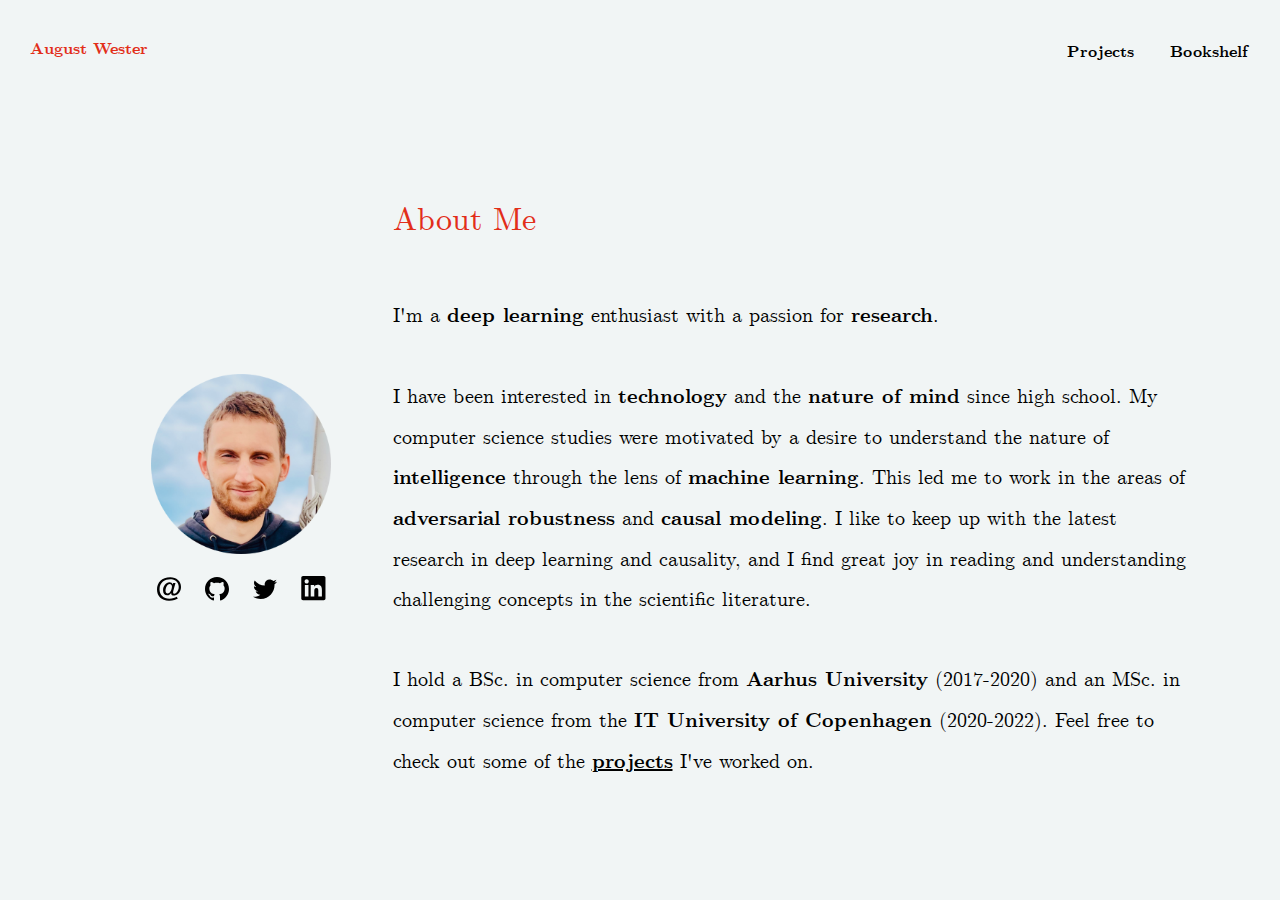
==== index.html @ cecfb1c0 "Add analytics" ====
<!DOCTYPE html> <html lang="en"> <head> <script async src="https://www.googletagmanager.com/gtag/js?id=G-7ZBJRX2XSP"></script> <script> window.dataLayer = window.dataLayer || []; function gtag(){dataLayer.push(arguments);} gtag('js', new Date()); gtag('config', 'G-7ZBJRX2XSP'); </script> <meta charset="utf-8"> <title>August Wester</title> <link rel="stylesheet" href="assets/css/style.css"> </head> <body> <head> <body> <div id="header-section"> <a href="/" id="augustwester" class="active">August Wester</a> <table id="header-sections-table"> <tr> <th><a href="projects">Projects</a></th> <th>&nbsp;&nbsp;&nbsp;&nbsp;&nbsp;&nbsp;&nbsp;&nbsp;</th> <th><a href="bookshelf">Bookshelf</a></th> </tr> </table> </div> <div id="intro-container"> <div id="intro-image-container"> <div class="picture"></div> <table id="social-icons-table"> <tr> <th><a href="mailto:august.wester@gmail.com"><img src="/assets/icons/email.svg"></a></th> <th>&nbsp;&nbsp;&nbsp;&nbsp;&nbsp;</th> <th><a href="https://github.com/augustwester" target="blank"><img src="/assets/icons/github.svg"></a></th> <th>&nbsp;&nbsp;&nbsp;&nbsp;&nbsp;</th> <th><a href="https://twitter.com/augustwester" target="blank"><img src="/assets/icons/twitter.svg"></a></th> <th>&nbsp;&nbsp;&nbsp;&nbsp;&nbsp;</th> <th><a href="https://linkedin.com/in/augustwester" target="blank"><img src="/assets/icons/linkedin.svg"></a></th> </tr> </table> </div> <div id="intro-text-container"> <h1>About Me</h1> <br /><br /><br /> <p class="intro-text">I'm a <b>deep learning</b> enthusiast with a passion for <b>research</b>. <br /><br /> I have been interested in <b>technology</b> and the <b>nature of mind</b> since high school. My computer science studies were motivated by a desire to understand the nature of <b>intelligence</b> through the lens of <b>machine learning</b>. This led me to work in the areas of <b>adversarial robustness</b> and <b>causal modeling</b>. I like to keep up with the latest research in deep learning and causality, and I find great joy in reading and understanding challenging concepts in the scientific literature. <br /><br /> I hold a BSc. in computer science from <b>Aarhus University</b> (2017-2020) and an MSc. in computer science from the <b>IT University of Copenhagen</b> (2020-2022). Feel free to check out some of the <b><a href="projects" style="text-decoration:underline;">projects</a></b> I've worked on. </p> </div> </div> </body> </html>
---- assets/css/style.css ----
* {
  margin: 0;
  padding: 0; }

body {
  background-color: #f1f5f5; }

@font-face {
  font-family: "CMU-Serif";
  src: url("/assets/fonts/cmu-serif/cmunrm.ttf") format("truetype");
  font-weight: normal;
  font-style: normal; }
@font-face {
  font-family: "CMU-Serif";
  src: url("/assets/fonts/cmu-serif/cmunti.ttf") format("truetype");
  font-weight: normal;
  font-style: italic; }
@font-face {
  font-family: "CMU-Serif";
  src: url("/assets/fonts/cmu-serif/cmunbx.ttf") format("truetype");
  font-weight: bold;
  font-style: normal; }
@font-face {
  font-family: "CMU-Serif";
  src: url("/assets/fonts/cmu-serif/cmunbi.ttf") format("truetype");
  font-weight: bold;
  font-style: italic; }
h1, h2, h3 {
  font-family: "CMU-Serif", Georgia;
  font-weight: normal;
  -webkit-font-smoothing: antialiased;
  color: #e22e19; }

p, a {
  font-family: "CMU-Serif", Georgia;
  /*-webkit-font-smoothing: antialiased;*/
  text-decoration: none;
  color: black; }

a:hover {
  text-decoration: underline; }

.active {
  color: #e22e19; }

#header-section {
  width: 100%;
  height: 100px;
  font-weight: bold; }
  #header-section #augustwester {
    float: left;
    line-height: 100px;
    margin-left: 30px; }
  #header-section #header-sections-table {
    float: right;
    line-height: 100px;
    margin-right: 30px; }

#intro-container {
  display: flex;
  align-items: center;
  justify-content: center;
  width: 1100px;
  margin: 0 auto;
  margin-top: 100px; }

#intro-image-container {
  float: left;
  width: 27.5%; }

#intro-text-container {
  float: right;
  width: 72.5%; }

.intro-text {
  font-size: 20px;
  line-height: 40px; }

.picture {
  max-width: 250px;
  max-height: 250px;
  width: 20vh;
  height: 20vh;
  background-image: url(/assets/images/august.png);
  background-size: cover;
  margin-top: 170px;
  margin: 0 auto; }

#social-icons-table {
  margin: 0 auto;
  margin-top: 20px; }

#research-container {
  width: 1200px;
  margin: 0 auto; }
  #research-container h1 {
    text-align: center; }

.project-container {
  width: 1000px;
  margin: 0 auto;
  margin-top: 100px;
  margin-bottom: 50px;
  background-color: white;
  padding: 40px;
  box-shadow: 0 45px 50px rgba(0, 0, 0, 0.04);
  overflow: auto; }
  .project-container p {
    line-height: 32px; }

.project-text-container {
  width: 620px;
  float: left; }
  .project-text-container a {
    font-weight: bold; }

.project-image-container {
  float: right;
  height: 250px;
  width: 320px;
  text-align: center; }
  .project-image-container img {
    width: 100%;
    height: 100%;
    object-fit: contain; }

.separator {
  display: inline-block;
  width: 1px;
  height: 10px;
  background-color: black;
  color: black;
  margin-left: 10px;
  margin-right: 10px; }

#books-container {
  width: 800px;
  margin: 0 auto;
  margin-top: 50px;
  position: relative;
  right: 28px;
  /* This aligns the book titles with the top text */
  font-size: 16px;
  font-weight: normal;
  text-align: left;
  margin-bottom: 50px; }
  #books-container th {
    padding: 10px 10px 10px 0px; }
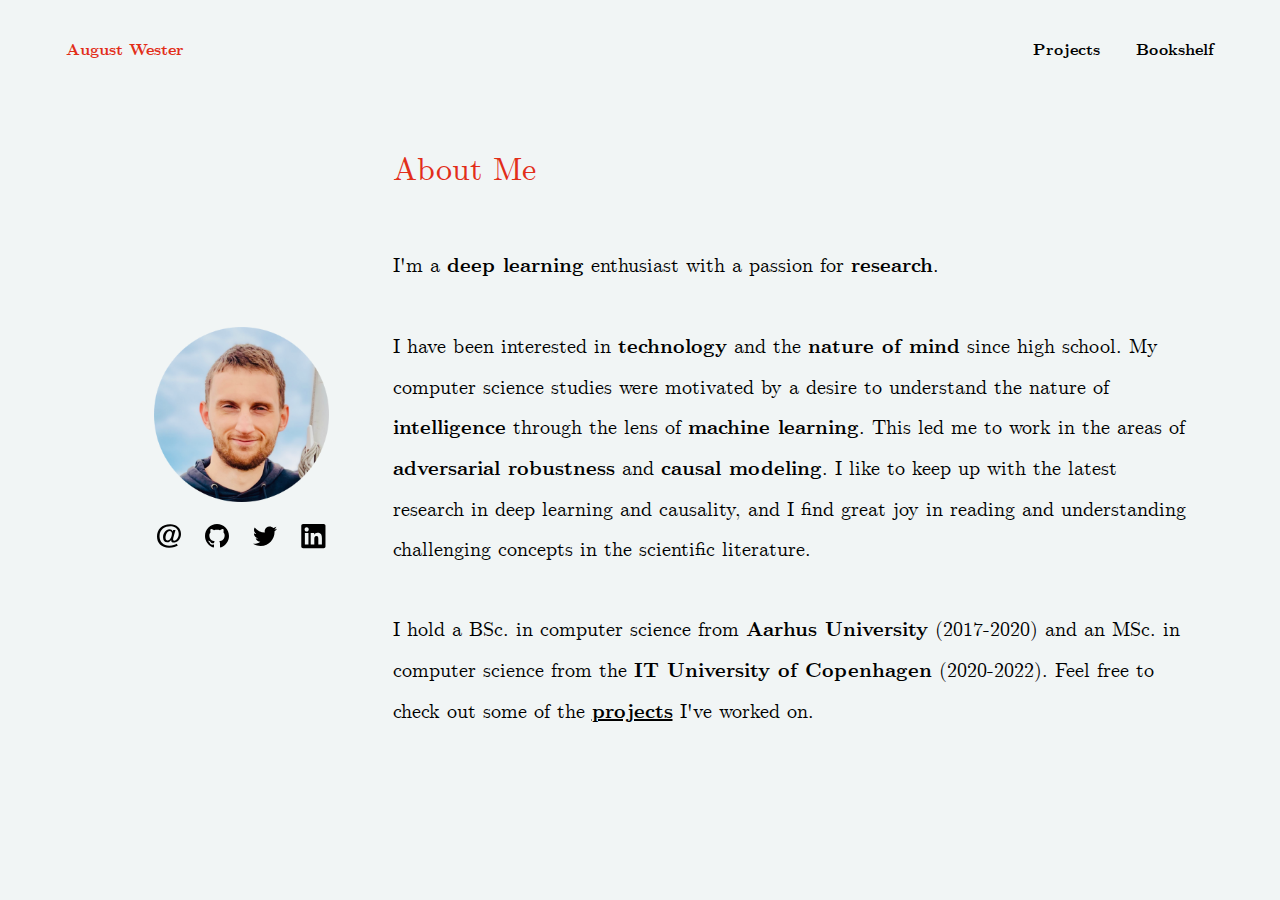
==== commit 70a66319: "More improvements" ====
--- a/index.html
+++ b/index.html
@@ -1 +1 @@
-<!DOCTYPE html> <html lang="en"> <head> <script async src="https://www.googletagmanager.com/gtag/js?id=G-7ZBJRX2XSP"></script> <script> window.dataLayer = window.dataLayer || []; function gtag(){dataLayer.push(arguments);} gtag('js', new Date()); gtag('config', 'G-7ZBJRX2XSP'); </script> <meta charset="utf-8"> <title>August Wester</title> <link rel="stylesheet" href="assets/css/style.css"> </head> <body> <head> <body> <div id="header-section"> <a href="/" id="augustwester" class="active">August Wester</a> <table id="header-sections-table"> <tr> <th><a href="projects">Projects</a></th> <th>&nbsp;&nbsp;&nbsp;&nbsp;&nbsp;&nbsp;&nbsp;&nbsp;</th> <th><a href="bookshelf">Bookshelf</a></th> </tr> </table> </div> <div id="intro-container"> <div id="intro-image-container"> <div class="picture"></div> <table id="social-icons-table"> <tr> <th><a href="mailto:august.wester@gmail.com"><img src="/assets/icons/email.svg"></a></th> <th>&nbsp;&nbsp;&nbsp;&nbsp;&nbsp;</th> <th><a href="https://github.com/augustwester" target="blank"><img src="/assets/icons/github.svg"></a></th> <th>&nbsp;&nbsp;&nbsp;&nbsp;&nbsp;</th> <th><a href="https://twitter.com/augustwester" target="blank"><img src="/assets/icons/twitter.svg"></a></th> <th>&nbsp;&nbsp;&nbsp;&nbsp;&nbsp;</th> <th><a href="https://linkedin.com/in/augustwester" target="blank"><img src="/assets/icons/linkedin.svg"></a></th> </tr> </table> </div> <div id="intro-text-container"> <h1>About Me</h1> <br /><br /><br /> <p class="intro-text">I'm a <b>deep learning</b> enthusiast with a passion for <b>research</b>. <br /><br /> I have been interested in <b>technology</b> and the <b>nature of mind</b> since high school. My computer science studies were motivated by a desire to understand the nature of <b>intelligence</b> through the lens of <b>machine learning</b>. This led me to work in the areas of <b>adversarial robustness</b> and <b>causal modeling</b>. I like to keep up with the latest research in deep learning and causality, and I find great joy in reading and understanding challenging concepts in the scientific literature. <br /><br /> I hold a BSc. in computer science from <b>Aarhus University</b> (2017-2020) and an MSc. in computer science from the <b>IT University of Copenhagen</b> (2020-2022). Feel free to check out some of the <b><a href="projects" style="text-decoration:underline;">projects</a></b> I've worked on. </p> </div> </div> </body> </html>
+<!DOCTYPE html> <html lang="en"> <head> <script async src="https://www.googletagmanager.com/gtag/js?id=G-7ZBJRX2XSP"></script> <script> window.dataLayer = window.dataLayer || []; function gtag(){dataLayer.push(arguments);} gtag('js', new Date()); gtag('config', 'G-7ZBJRX2XSP'); </script> <meta charset="utf-8"> <meta name="viewport" content="width=device-width, initial-scale=1.0"> <title>August Wester</title> <link rel="stylesheet" href="assets/css/style.css"> </head> <body> <head> <body> <div id="header-section"> <table> <tr> <th> <a href="/" id="augustwester" class="active-navigation">August Wester</a> </th> </tr> </table> <table id="header-sections-table"> <tr> <th><a href="projects">Projects</a></th> <th>&nbsp;&nbsp;&nbsp;&nbsp;&nbsp;&nbsp;&nbsp;&nbsp;</th> <th><a href="bookshelf">Bookshelf</a></th> </tr> </table> </div> <div id="content"> <div id="content-image-container"> <div class="picture"></div> <table id="social-icons-table"> <tr> <th><a href="mailto:august.wester@gmail.com"><img src="/assets/icons/email.svg"></a></th> <th>&nbsp;&nbsp;&nbsp;&nbsp;&nbsp;</th> <th><a href="https://github.com/augustwester" target="blank"><img src="/assets/icons/github.svg"></a></th> <th>&nbsp;&nbsp;&nbsp;&nbsp;&nbsp;</th> <th><a href="https://twitter.com/augustwester" target="blank"><img src="/assets/icons/twitter.svg"></a></th> <th>&nbsp;&nbsp;&nbsp;&nbsp;&nbsp;</th> <th><a href="https://linkedin.com/in/augustwester" target="blank"><img src="/assets/icons/linkedin.svg"></a></th> </tr> </table> </div> <div id="content-text-container"> <h1>About Me</h1> <br /><br /><br /> <p>I'm a <b>deep learning</b> enthusiast with a passion for <b>research</b>. <br /><br /> I have been interested in <b>technology</b> and the <b>nature of mind</b> since high school. My computer science studies were motivated by a desire to understand the nature of <b>intelligence</b> through the lens of <b>machine learning</b>. This led me to work in the areas of <b>adversarial robustness</b> and <b>causal modeling</b>. I like to keep up with the latest research in deep learning and causality, and I find great joy in reading and understanding challenging concepts in the scientific literature. <br /><br /> I hold a BSc. in computer science from <b>Aarhus University</b> (2017-2020) and an MSc. in computer science from the <b>IT University of Copenhagen</b> (2020-2022). Feel free to check out some of the <b><a href="projects" style="text-decoration:underline;">projects</a></b> I've worked on. </p> </div> </div> </body> </html>
--- a/assets/css/style.css
+++ b/assets/css/style.css
@@ -1,3 +1,4 @@
+@import url("fonts.css");
 * {
   margin: 0;
   padding: 0; }
@@ -5,26 +6,6 @@
 body {
   background-color: #f1f5f5; }
 
-@font-face {
-  font-family: "CMU-Serif";
-  src: url("/assets/fonts/cmu-serif/cmunrm.ttf") format("truetype");
-  font-weight: normal;
-  font-style: normal; }
-@font-face {
-  font-family: "CMU-Serif";
-  src: url("/assets/fonts/cmu-serif/cmunti.ttf") format("truetype");
-  font-weight: normal;
-  font-style: italic; }
-@font-face {
-  font-family: "CMU-Serif";
-  src: url("/assets/fonts/cmu-serif/cmunbx.ttf") format("truetype");
-  font-weight: bold;
-  font-style: normal; }
-@font-face {
-  font-family: "CMU-Serif";
-  src: url("/assets/fonts/cmu-serif/cmunbi.ttf") format("truetype");
-  font-weight: bold;
-  font-style: italic; }
 h1, h2, h3 {
   font-family: "CMU-Serif", Georgia;
   font-weight: normal;
@@ -33,71 +14,78 @@
 
 p, a {
   font-family: "CMU-Serif", Georgia;
-  /*-webkit-font-smoothing: antialiased;*/
   text-decoration: none;
   color: black; }
 
 a:hover {
   text-decoration: underline; }
 
-.active {
+.active-navigation {
   color: #e22e19; }
 
 #header-section {
-  width: 100%;
+  width: 90%;
   height: 100px;
-  font-weight: bold; }
-  #header-section #augustwester {
-    float: left;
-    line-height: 100px;
-    margin-left: 30px; }
-  #header-section #header-sections-table {
-    float: right;
-    line-height: 100px;
-    margin-right: 30px; }
+  font-weight: bold;
+  display: flex;
+  justify-content: space-between;
+  margin: 0 auto; }
 
-#intro-container {
+#content {
   display: flex;
   align-items: center;
   justify-content: center;
-  width: 1100px;
+  width: 90%;
+  max-width: 1100px;
   margin: 0 auto;
-  margin-top: 100px; }
+  margin-top: 50px;
+  margin-bottom: 50px; }
+  @media (max-width: 960px) {
+    #content {
+      display: block;
+      width: 90%; } }
+  #content #content-image-container {
+    float: left;
+    width: 27.5%; }
+    @media (max-width: 960px) {
+      #content #content-image-container {
+        float: none;
+        width: 100%;
+        margin-bottom: 40px; } }
+    #content #content-image-container .picture {
+      width: 175px;
+      height: 175px;
+      background-image: url(/assets/images/august.png);
+      background-size: cover;
+      margin: 0 auto; }
+      @media (max-width: 960px) {
+        #content #content-image-container .picture {
+          width: 50vw;
+          height: 50vw;
+          max-width: 250px;
+          max-height: 250px; } }
+    #content #content-image-container #social-icons-table {
+      margin: 0 auto;
+      margin-top: 20px; }
+  #content #content-text-container {
+    float: right;
+    width: 72.5%; }
+    @media (max-width: 960px) {
+      #content #content-text-container {
+        float: none;
+        width: 100%; }
+        #content #content-text-container h1 {
+          text-align: center; } }
+    #content #content-text-container p {
+      font-size: 20px;
+      line-height: 40px; }
 
-#intro-image-container {
-  float: left;
-  width: 27.5%; }
-
-#intro-text-container {
-  float: right;
-  width: 72.5%; }
-
-.intro-text {
-  font-size: 20px;
-  line-height: 40px; }
-
-.picture {
-  max-width: 250px;
-  max-height: 250px;
-  width: 20vh;
-  height: 20vh;
-  background-image: url(/assets/images/august.png);
-  background-size: cover;
-  margin-top: 170px;
+#research-container {
+  width: 90%;
+  max-width: 1100px;
   margin: 0 auto; }
 
-#social-icons-table {
-  margin: 0 auto;
-  margin-top: 20px; }
-
-#research-container {
-  width: 1200px;
-  margin: 0 auto; }
-  #research-container h1 {
-    text-align: center; }
-
 .project-container {
-  width: 1000px;
   margin: 0 auto;
   margin-top: 100px;
   margin-bottom: 50px;
@@ -109,16 +97,25 @@
     line-height: 32px; }
 
 .project-text-container {
-  width: 620px;
+  width: 62%;
   float: left; }
+  @media (max-width: 960px) {
+    .project-text-container {
+      width: 100%;
+      float: none; } }
   .project-text-container a {
     font-weight: bold; }
 
 .project-image-container {
   float: right;
   height: 250px;
-  width: 320px;
+  width: 32%;
   text-align: center; }
+  @media (max-width: 960px) {
+    .project-image-container {
+      width: 100%;
+      float: none;
+      margin-bottom: 30px; } }
   .project-image-container img {
     width: 100%;
     height: 100%;
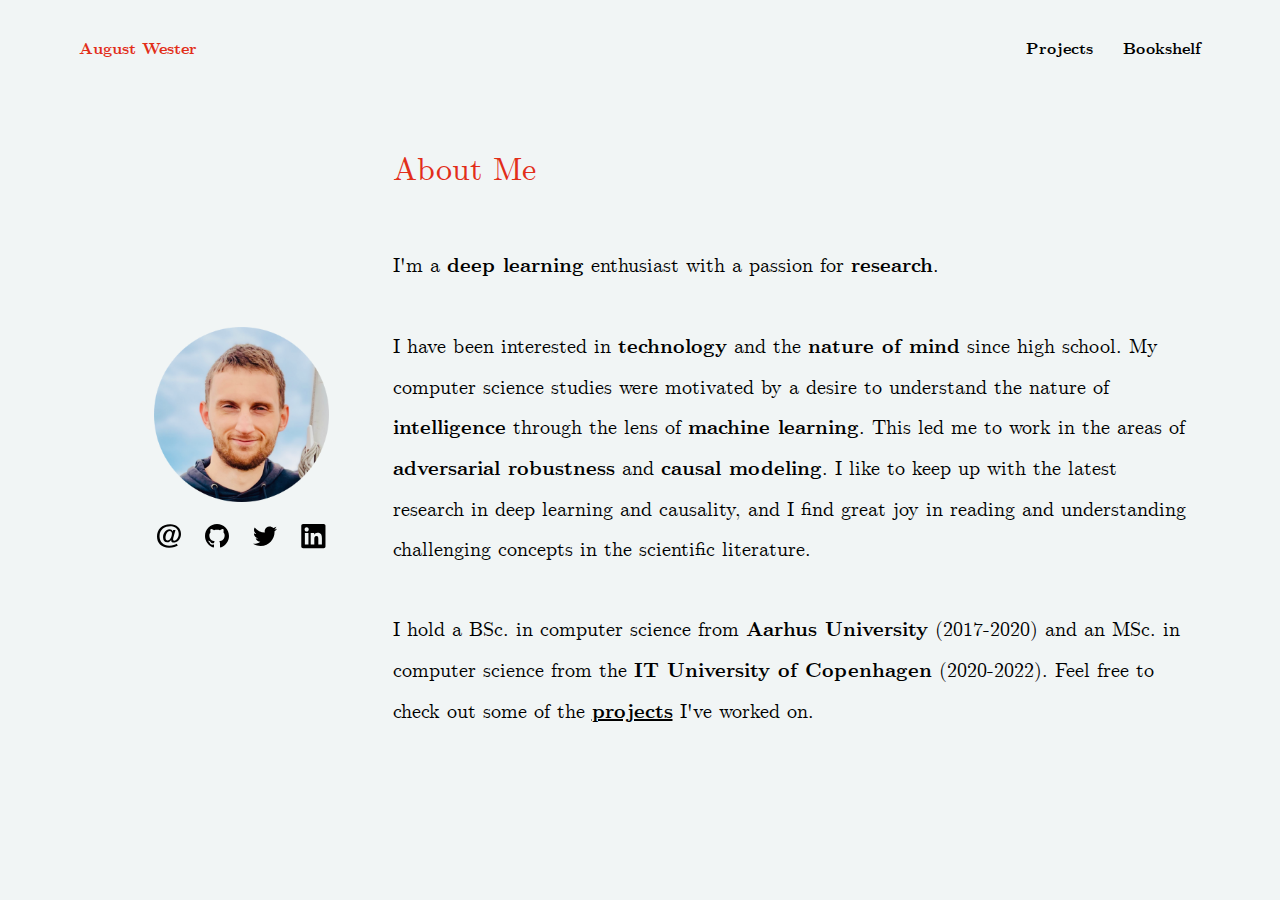
==== commit 6b20dfff: "Better navigation layout handling" ====
--- a/index.html
+++ b/index.html
@@ -1 +1 @@
-<!DOCTYPE html> <html lang="en"> <head> <script async src="https://www.googletagmanager.com/gtag/js?id=G-7ZBJRX2XSP"></script> <script> window.dataLayer = window.dataLayer || []; function gtag(){dataLayer.push(arguments);} gtag('js', new Date()); gtag('config', 'G-7ZBJRX2XSP'); </script> <meta charset="utf-8"> <meta name="viewport" content="width=device-width, initial-scale=1.0"> <title>August Wester</title> <link rel="stylesheet" href="assets/css/style.css"> </head> <body> <head> <body> <div id="header-section"> <table> <tr> <th> <a href="/" id="augustwester" class="active-navigation">August Wester</a> </th> </tr> </table> <table id="header-sections-table"> <tr> <th><a href="projects">Projects</a></th> <th>&nbsp;&nbsp;&nbsp;&nbsp;&nbsp;&nbsp;&nbsp;&nbsp;</th> <th><a href="bookshelf">Bookshelf</a></th> </tr> </table> </div> <div id="content"> <div id="content-image-container"> <div class="picture"></div> <table id="social-icons-table"> <tr> <th><a href="mailto:august.wester@gmail.com"><img src="/assets/icons/email.svg"></a></th> <th>&nbsp;&nbsp;&nbsp;&nbsp;&nbsp;</th> <th><a href="https://github.com/augustwester" target="blank"><img src="/assets/icons/github.svg"></a></th> <th>&nbsp;&nbsp;&nbsp;&nbsp;&nbsp;</th> <th><a href="https://twitter.com/augustwester" target="blank"><img src="/assets/icons/twitter.svg"></a></th> <th>&nbsp;&nbsp;&nbsp;&nbsp;&nbsp;</th> <th><a href="https://linkedin.com/in/augustwester" target="blank"><img src="/assets/icons/linkedin.svg"></a></th> </tr> </table> </div> <div id="content-text-container"> <h1>About Me</h1> <br /><br /><br /> <p>I'm a <b>deep learning</b> enthusiast with a passion for <b>research</b>. <br /><br /> I have been interested in <b>technology</b> and the <b>nature of mind</b> since high school. My computer science studies were motivated by a desire to understand the nature of <b>intelligence</b> through the lens of <b>machine learning</b>. This led me to work in the areas of <b>adversarial robustness</b> and <b>causal modeling</b>. I like to keep up with the latest research in deep learning and causality, and I find great joy in reading and understanding challenging concepts in the scientific literature. <br /><br /> I hold a BSc. in computer science from <b>Aarhus University</b> (2017-2020) and an MSc. in computer science from the <b>IT University of Copenhagen</b> (2020-2022). Feel free to check out some of the <b><a href="projects" style="text-decoration:underline;">projects</a></b> I've worked on. </p> </div> </div> </body> </html>
+<!DOCTYPE html> <html lang="en"> <head> <script async src="https://www.googletagmanager.com/gtag/js?id=G-7ZBJRX2XSP"></script> <script> window.dataLayer = window.dataLayer || []; function gtag(){dataLayer.push(arguments);} gtag('js', new Date()); gtag('config', 'G-7ZBJRX2XSP'); </script> <meta charset="utf-8"> <meta name="viewport" content="width=device-width, initial-scale=1.0"> <title>August Wester</title> <link rel="stylesheet" href="assets/css/style.css"> </head> <body> <head> <body> <div id="header-section"> <a href="/" id="augustwester" class="active-navigation">August Wester</a> <a href="projects">Projects</a> <a href="bookshelf">Bookshelf</a> </div> <div id="content"> <div id="content-image-container"> <div class="picture"></div> <table id="social-icons-table"> <tr> <th><a href="mailto:august.wester@gmail.com"><img src="/assets/icons/email.svg"></a></th> <th>&nbsp;&nbsp;&nbsp;&nbsp;&nbsp;</th> <th><a href="https://github.com/augustwester" target="blank"><img src="/assets/icons/github.svg"></a></th> <th>&nbsp;&nbsp;&nbsp;&nbsp;&nbsp;</th> <th><a href="https://twitter.com/augustwester" target="blank"><img src="/assets/icons/twitter.svg"></a></th> <th>&nbsp;&nbsp;&nbsp;&nbsp;&nbsp;</th> <th><a href="https://linkedin.com/in/augustwester" target="blank"><img src="/assets/icons/linkedin.svg"></a></th> </tr> </table> </div> <div id="content-text-container"> <h1>About Me</h1> <br /><br /><br /> <p>I'm a <b>deep learning</b> enthusiast with a passion for <b>research</b>. <br /><br /> I have been interested in <b>technology</b> and the <b>nature of mind</b> since high school. My computer science studies were motivated by a desire to understand the nature of <b>intelligence</b> through the lens of <b>machine learning</b>. This led me to work in the areas of <b>adversarial robustness</b> and <b>causal modeling</b>. I like to keep up with the latest research in deep learning and causality, and I find great joy in reading and understanding challenging concepts in the scientific literature. <br /><br /> I hold a BSc. in computer science from <b>Aarhus University</b> (2017-2020) and an MSc. in computer science from the <b>IT University of Copenhagen</b> (2020-2022). Feel free to check out some of the <b><a href="projects" style="text-decoration:underline;">projects</a></b> I've worked on. </p> </div> </div> </body> </html>
--- a/assets/css/style.css
+++ b/assets/css/style.css
@@ -28,8 +28,25 @@
   height: 100px;
   font-weight: bold;
   display: flex;
-  justify-content: space-between;
-  margin: 0 auto; }
+  margin: 0 auto;
+  flex-direction: row;
+  justify-content: flex-end;
+  flex-wrap: nowrap; }
+  @media (max-width: 960px) {
+    #header-section {
+      justify-content: space-evenly; } }
+  #header-section a {
+    line-height: 100px;
+    padding: 0 15px 0 15px; }
+    @media (max-width: 960px) {
+      #header-section a {
+        padding: 0 10px 0 10px;
+        font-size: 13px; } }
+  #header-section a:nth-child(1) {
+    margin-right: auto; }
+    @media (max-width: 960px) {
+      #header-section a:nth-child(1) {
+        margin-right: 0; } }
 
 #content {
   display: flex;
@@ -131,15 +148,28 @@
   margin-right: 10px; }
 
 #books-container {
-  width: 800px;
+  display: flex;
+  align-items: center;
+  justify-content: center;
+  width: 90%;
+  max-width: 1100px;
   margin: 0 auto;
   margin-top: 50px;
-  position: relative;
-  right: 28px;
-  /* This aligns the book titles with the top text */
-  font-size: 16px;
   font-weight: normal;
   text-align: left;
   margin-bottom: 50px; }
+  @media (max-width: 960px) {
+    #books-container {
+      width: 90%;
+      right: 0; } }
+  #books-container table {
+    width: 72.5%; }
+    @media (max-width: 960px) {
+      #books-container table {
+        width: 100%; } }
   #books-container th {
     padding: 10px 10px 10px 0px; }
+
+.author-text {
+  font-size: 12px;
+  color: gray; }
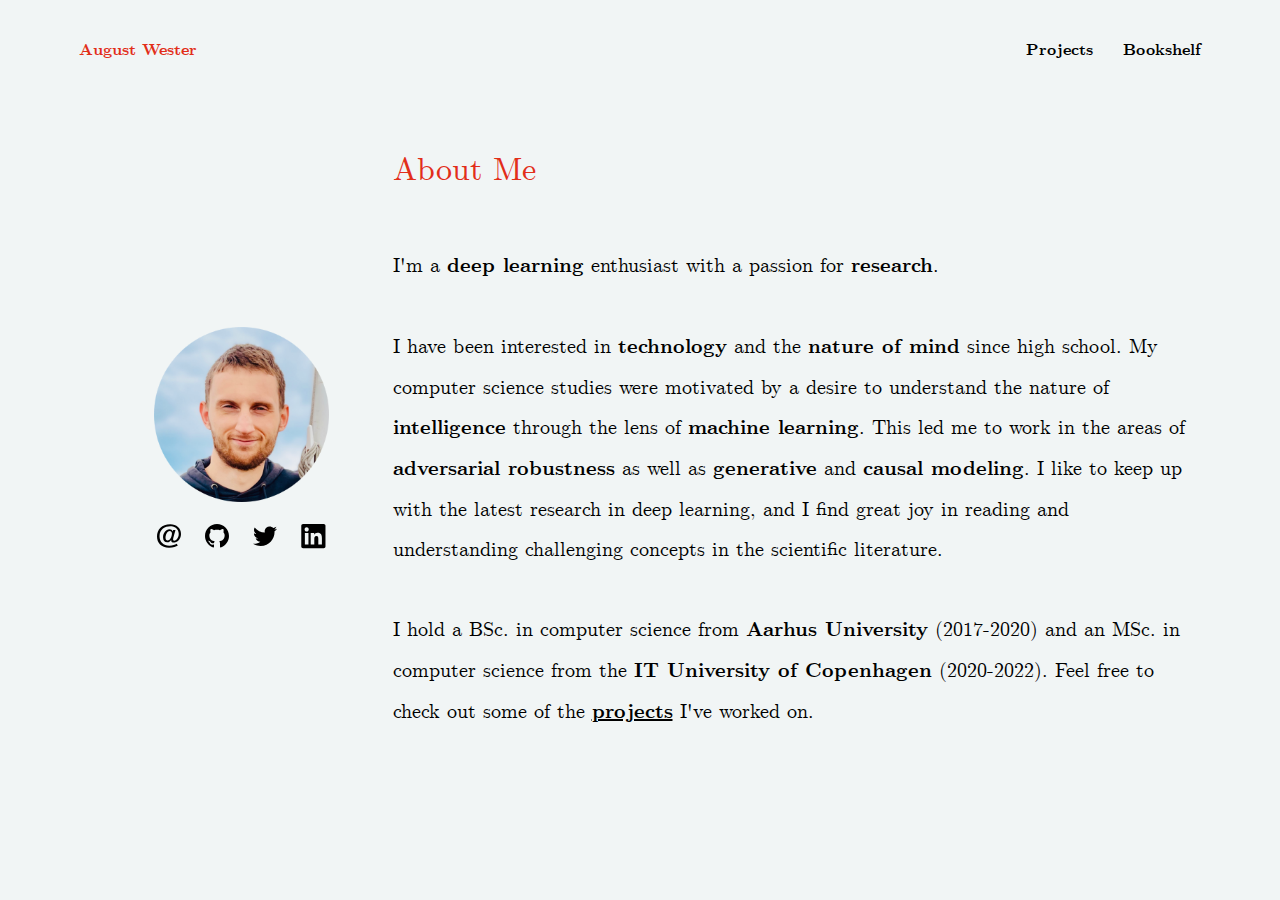
==== commit 89db152c: "Update frontpage text" ====
--- a/index.html
+++ b/index.html
@@ -1 +1 @@
-<!DOCTYPE html> <html lang="en"> <head> <script async src="https://www.googletagmanager.com/gtag/js?id=G-7ZBJRX2XSP"></script> <script> window.dataLayer = window.dataLayer || []; function gtag(){dataLayer.push(arguments);} gtag('js', new Date()); gtag('config', 'G-7ZBJRX2XSP'); </script> <meta charset="utf-8"> <meta name="viewport" content="width=device-width, initial-scale=1.0"> <title>August Wester</title> <link rel="stylesheet" href="assets/css/style.css"> </head> <body> <head> <body> <div id="header-section"> <a href="/" id="augustwester" class="active-navigation">August Wester</a> <a href="projects">Projects</a> <a href="bookshelf">Bookshelf</a> </div> <div id="content"> <div id="content-image-container"> <div class="picture"></div> <table id="social-icons-table"> <tr> <th><a href="mailto:august.wester@gmail.com"><img src="/assets/icons/email.svg"></a></th> <th>&nbsp;&nbsp;&nbsp;&nbsp;&nbsp;</th> <th><a href="https://github.com/augustwester" target="blank"><img src="/assets/icons/github.svg"></a></th> <th>&nbsp;&nbsp;&nbsp;&nbsp;&nbsp;</th> <th><a href="https://twitter.com/augustwester" target="blank"><img src="/assets/icons/twitter.svg"></a></th> <th>&nbsp;&nbsp;&nbsp;&nbsp;&nbsp;</th> <th><a href="https://linkedin.com/in/augustwester" target="blank"><img src="/assets/icons/linkedin.svg"></a></th> </tr> </table> </div> <div id="content-text-container"> <h1>About Me</h1> <br /><br /><br /> <p>I'm a <b>deep learning</b> enthusiast with a passion for <b>research</b>. <br /><br /> I have been interested in <b>technology</b> and the <b>nature of mind</b> since high school. My computer science studies were motivated by a desire to understand the nature of <b>intelligence</b> through the lens of <b>machine learning</b>. This led me to work in the areas of <b>adversarial robustness</b> and <b>causal modeling</b>. I like to keep up with the latest research in deep learning and causality, and I find great joy in reading and understanding challenging concepts in the scientific literature. <br /><br /> I hold a BSc. in computer science from <b>Aarhus University</b> (2017-2020) and an MSc. in computer science from the <b>IT University of Copenhagen</b> (2020-2022). Feel free to check out some of the <b><a href="projects" style="text-decoration:underline;">projects</a></b> I've worked on. </p> </div> </div> </body> </html>
+<!DOCTYPE html> <html lang="en"> <head> <script async src="https://www.googletagmanager.com/gtag/js?id=G-7ZBJRX2XSP"></script> <script> window.dataLayer = window.dataLayer || []; function gtag(){dataLayer.push(arguments);} gtag('js', new Date()); gtag('config', 'G-7ZBJRX2XSP'); </script> <meta charset="utf-8"> <meta name="viewport" content="width=device-width, initial-scale=1.0"> <title>August Wester</title> <link rel="stylesheet" href="assets/css/style.css"> </head> <body> <head> <body> <div id="header-section"> <a href="/" id="augustwester" class="active-navigation">August Wester</a> <a href="projects">Projects</a> <a href="bookshelf">Bookshelf</a> </div> <div id="content"> <div id="content-image-container"> <div class="picture"></div> <table id="social-icons-table"> <tr> <th><a href="mailto:august.wester@gmail.com"><img src="/assets/icons/email.svg"></a></th> <th>&nbsp;&nbsp;&nbsp;&nbsp;&nbsp;</th> <th><a href="https://github.com/augustwester" target="blank"><img src="/assets/icons/github.svg"></a></th> <th>&nbsp;&nbsp;&nbsp;&nbsp;&nbsp;</th> <th><a href="https://twitter.com/augustwester" target="blank"><img src="/assets/icons/twitter.svg"></a></th> <th>&nbsp;&nbsp;&nbsp;&nbsp;&nbsp;</th> <th><a href="https://linkedin.com/in/augustwester" target="blank"><img src="/assets/icons/linkedin.svg"></a></th> </tr> </table> </div> <div id="content-text-container"> <h1>About Me</h1> <br /><br /><br /> <p>I'm a <b>deep learning</b> enthusiast with a passion for <b>research</b>. <br /><br /> I have been interested in <b>technology</b> and the <b>nature of mind</b> since high school. My computer science studies were motivated by a desire to understand the nature of <b>intelligence</b> through the lens of <b>machine learning</b>. This led me to work in the areas of <b>adversarial robustness</b> as well as <b>generative</b> and <b>causal modeling</b>. I like to keep up with the latest research in deep learning, and I find great joy in reading and understanding challenging concepts in the scientific literature. <br /><br /> I hold a BSc. in computer science from <b>Aarhus University</b> (2017-2020) and an MSc. in computer science from the <b>IT University of Copenhagen</b> (2020-2022). Feel free to check out some of the <b><a href="projects" style="text-decoration:underline;">projects</a></b> I've worked on. </p> </div> </div> </body> </html>
--- a/assets/css/style.css
+++ b/assets/css/style.css
@@ -30,13 +30,13 @@
   display: flex;
   margin: 0 auto;
   flex-direction: row;
+  align-items: center;
   justify-content: flex-end;
   flex-wrap: nowrap; }
   @media (max-width: 960px) {
     #header-section {
       justify-content: space-evenly; } }
   #header-section a {
-    line-height: 100px;
     padding: 0 15px 0 15px; }
     @media (max-width: 960px) {
       #header-section a {
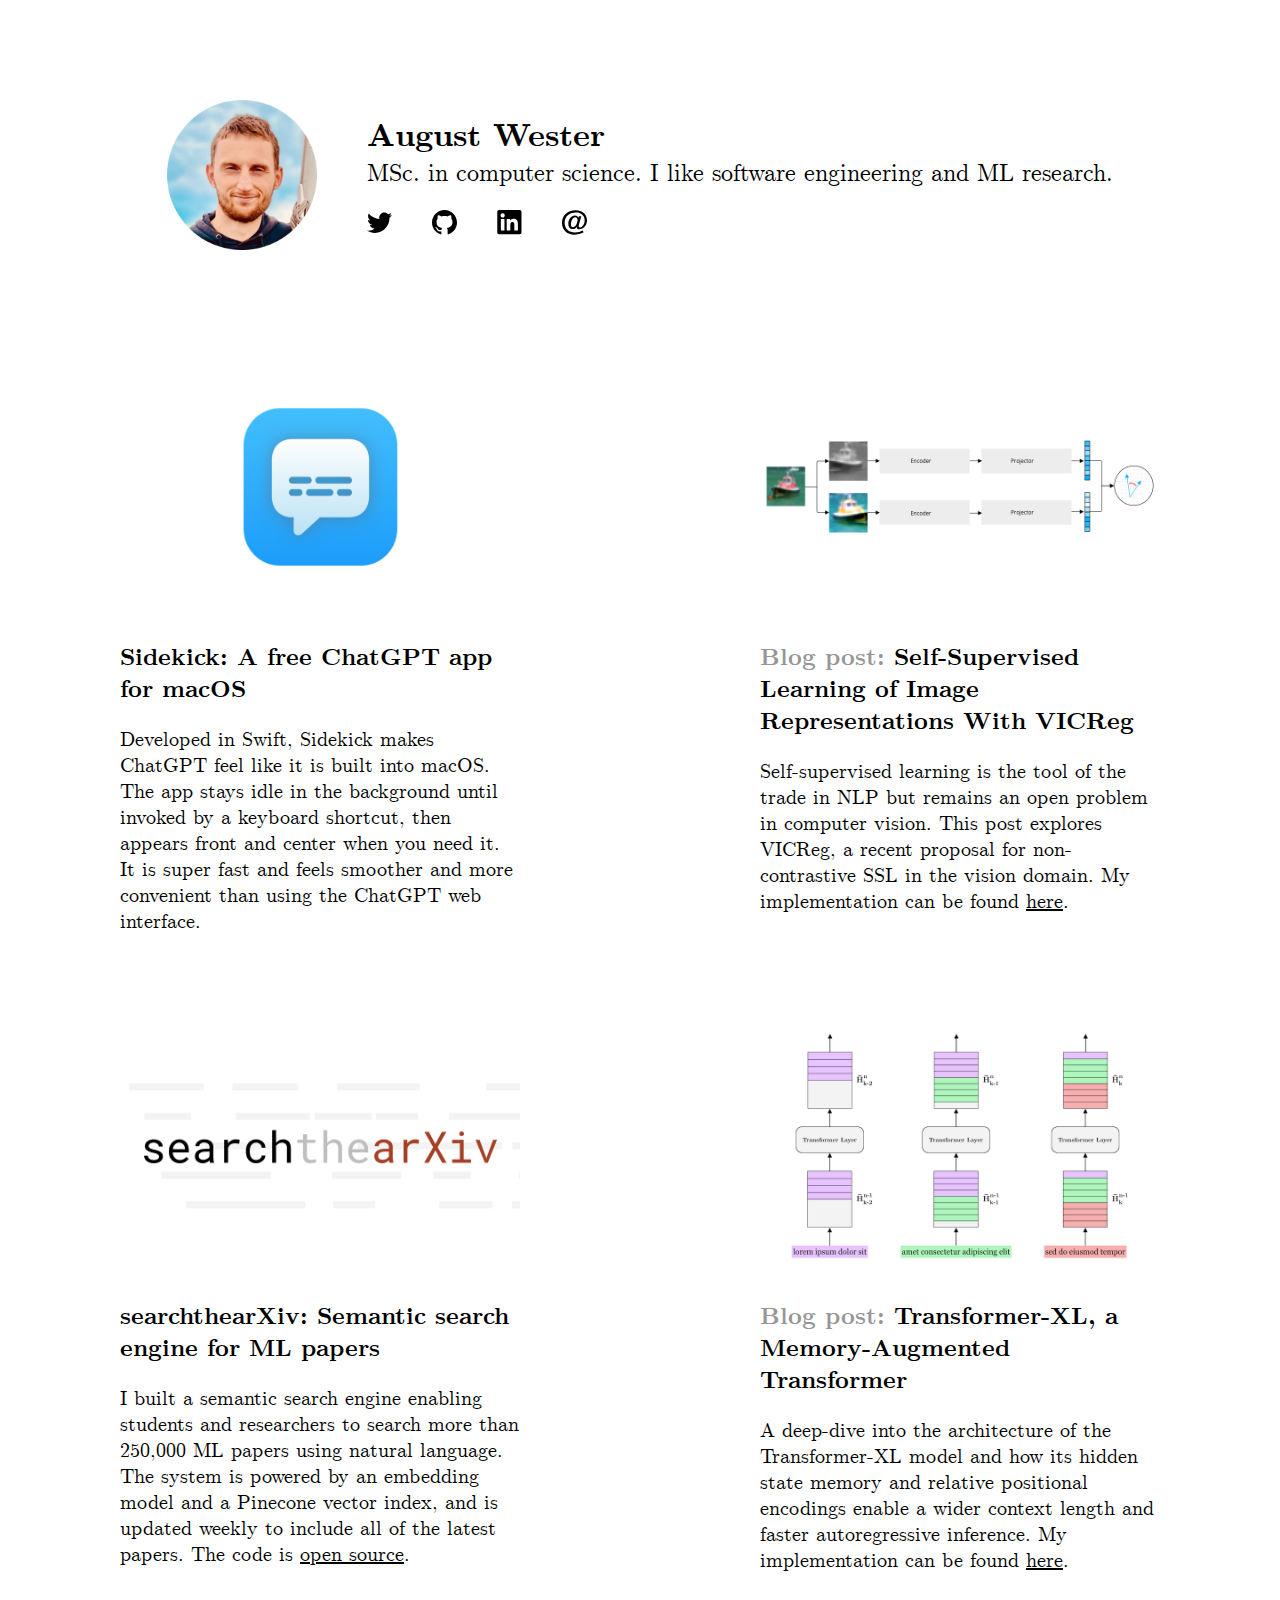
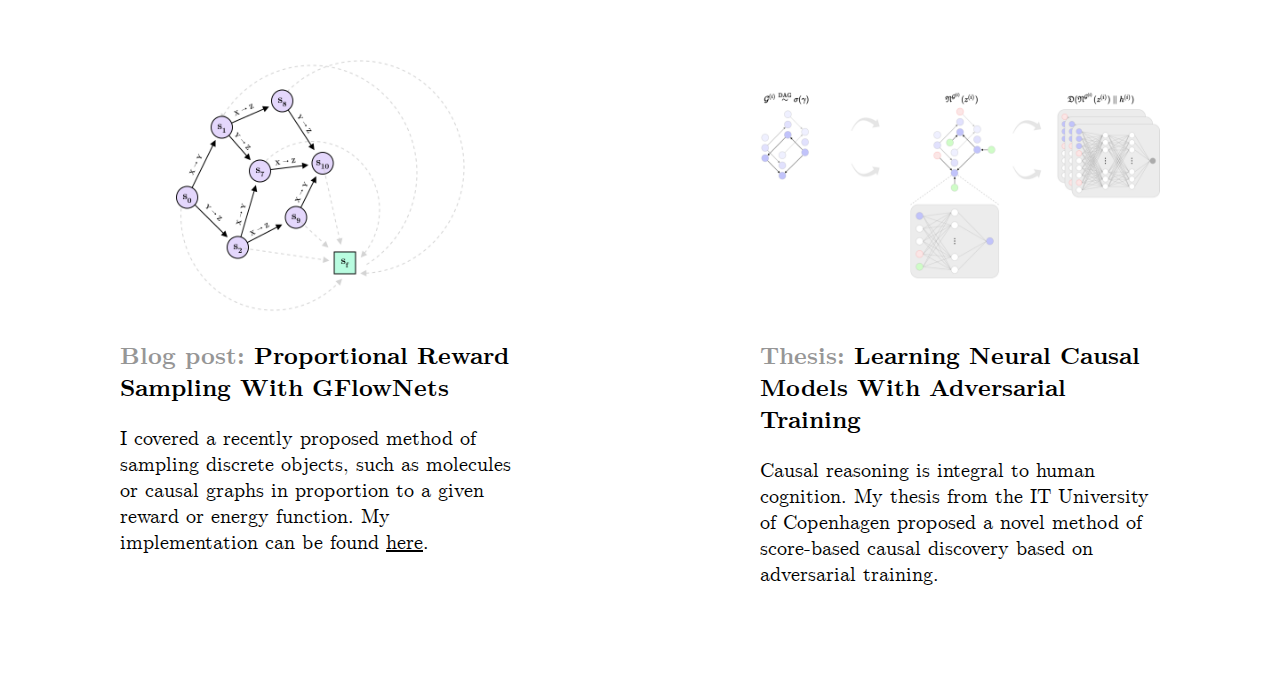
==== commit 0cec5a09: "Update site" ====
--- a/index.html
+++ b/index.html
@@ -1 +1 @@
-<!DOCTYPE html> <html lang="en"> <head> <script async src="https://www.googletagmanager.com/gtag/js?id=G-7ZBJRX2XSP"></script> <script> window.dataLayer = window.dataLayer || []; function gtag(){dataLayer.push(arguments);} gtag('js', new Date()); gtag('config', 'G-7ZBJRX2XSP'); </script> <meta charset="utf-8"> <meta name="viewport" content="width=device-width, initial-scale=1.0"> <title>August Wester</title> <link rel="stylesheet" href="assets/css/style.css"> </head> <body> <head> <body> <div id="header-section"> <a href="/" id="augustwester" class="active-navigation">August Wester</a> <a href="projects">Projects</a> <a href="bookshelf">Bookshelf</a> </div> <div id="content"> <div id="content-image-container"> <div class="picture"></div> <table id="social-icons-table"> <tr> <th><a href="mailto:august.wester@gmail.com"><img src="/assets/icons/email.svg"></a></th> <th>&nbsp;&nbsp;&nbsp;&nbsp;&nbsp;</th> <th><a href="https://github.com/augustwester" target="blank"><img src="/assets/icons/github.svg"></a></th> <th>&nbsp;&nbsp;&nbsp;&nbsp;&nbsp;</th> <th><a href="https://twitter.com/augustwester" target="blank"><img src="/assets/icons/twitter.svg"></a></th> <th>&nbsp;&nbsp;&nbsp;&nbsp;&nbsp;</th> <th><a href="https://linkedin.com/in/augustwester" target="blank"><img src="/assets/icons/linkedin.svg"></a></th> </tr> </table> </div> <div id="content-text-container"> <h1>About Me</h1> <br /><br /><br /> <p>I'm a <b>deep learning</b> enthusiast with a passion for <b>research</b>. <br /><br /> I have been interested in <b>technology</b> and the <b>nature of mind</b> since high school. My computer science studies were motivated by a desire to understand the nature of <b>intelligence</b> through the lens of <b>machine learning</b>. This led me to work in the areas of <b>adversarial robustness</b> as well as <b>generative</b> and <b>causal modeling</b>. I like to keep up with the latest research in deep learning, and I find great joy in reading and understanding challenging concepts in the scientific literature. <br /><br /> I hold a BSc. in computer science from <b>Aarhus University</b> (2017-2020) and an MSc. in computer science from the <b>IT University of Copenhagen</b> (2020-2022). Feel free to check out some of the <b><a href="projects" style="text-decoration:underline;">projects</a></b> I've worked on. </p> </div> </div> </body> </html>
+<!DOCTYPE html> <html lang="en"> <head> <script async src="https://www.googletagmanager.com/gtag/js?id=G-7ZBJRX2XSP"></script> <script> window.dataLayer = window.dataLayer || []; function gtag(){dataLayer.push(arguments);} gtag('js', new Date()); gtag('config', 'G-7ZBJRX2XSP'); </script> <meta charset="utf-8"> <meta name="viewport" content="width=device-width, initial-scale=1.0"> <title>August Wester</title> <link rel="stylesheet" href="assets/css/style.css"> </head> <body> <head> <body> <header> <div id="profile-picture"></div> <div id="profile-text"> <h1 id="name">August Wester</h1> <h2>MSc. in computer science. I like software engineering and ML research.</h2> <div id="socials"> <a href="https://twitter.com/augustwester" target="_blank"><div id="twitter"></div></a> <a href="https://github.com/augustwester" target="_blank"><div id="github"></div></a> <a href="https://www.linkedin.com/in/augustwester/" target="_blank"><div id="linkedin"></div></a> <a href="mailto:august.wester@gmail.com"><div id="email"></div></a> </div> </div> </header> <main> <div class="item"> <a href="https://sidekiiick.com" target="_blank"> <img src="assets/images/sidekick.png"> </a> <a href="https://sidekiiick.com" target="_blank"> <h3 class="title">Sidekick: A free ChatGPT app for macOS</h3> </a> <p class="description">Developed in Swift, Sidekick makes ChatGPT feel like it is built into macOS. The app stays idle in the background until invoked by a keyboard shortcut, then appears front and center when you need it. It is super fast and feels smoother and more convenient than using the ChatGPT web interface.</p> </div> <div class="item"> <a href="https://sigmoidprime.com/post/vicreg/" target="_blank"> <img src="assets/images/vicreg.png"> </a> <a href="https://sigmoidprime.com/post/vicreg/" target="_blank"> <h3 class="title"><span class="category">Blog post: </span>Self-Supervised Learning of Image Representations With VICReg</h3> </a> <p class="description">Self-supervised learning is the tool of the trade in NLP but remains an open problem in computer vision. This post explores VICReg, a recent proposal for non-contrastive SSL in the vision domain. My implementation can be found <a href="https://github.com/augustwester/vicreg" target="_blank">here</a>.</p> </div> <div class="item"> <a href="https://searchthearxiv.com/" target="_blank"> <img src="assets/images/searchthearxiv.png"> </a> <a href="https://searchthearxiv.com/" target="_blank"> <h3 class="title">searchthearXiv: Semantic search engine for ML papers</h3> </a> <p class="description">I built a semantic search engine enabling students and researchers to search more than 250,000 ML papers using natural language. The system is powered by an embedding model and a Pinecone vector index, and is updated weekly to include all of the latest papers. The code is <a href="https://github.com/augustwester/searchthearxiv" target="_blank">open source</a>.</p> </div> <div class="item"> <a href="https://sigmoidprime.com/post/transformer-xl/" target="_blank"> <img src="assets/images/transformerxl.png"> </a> <a href="https://sigmoidprime.com/post/transformer-xl/" target="_blank"> <h3 class="title"><span class="category">Blog post: </span>Transformer-XL, a Memory-Augmented Transformer</h3> </a> <p class="description">A deep-dive into the architecture of the Transformer-XL model and how its hidden state memory and relative positional encodings enable a wider context length and faster autoregressive inference. My implementation can be found <a href="https://github.com/augustwester/transformer-xl" target="_blank">here</a>.</p> </div> <div class="item"> <a href="https://sigmoidprime.com/post/gflownets/" target="_blank"> <img src="assets/images/gflownet.png"> </a> <a href="https://sigmoidprime.com/post/gflownets/" target="_blank"> <h3 class="title"><span class="category">Blog post: </span>Proportional Reward Sampling With GFlowNets</h3> </a> <p class="description">I covered a recently proposed method of sampling discrete objects, such as molecules or causal graphs in proportion to a given reward or energy function. My implementation can be found <a href="https://github.com/augustwester/gflownet" target="_blank">here</a>.</p> </div> <div class="item"> <a href="" target="_blank"> <img src="assets/images/ncm.png"> </a> <a href="" target="_blank"> <h3 class="title"><span class="category">Thesis: </span>Learning Neural Causal Models With Adversarial Training</h3> </a> <p class="description">Causal reasoning is integral to human cognition. My thesis from the IT University of Copenhagen proposed a novel method of score-based causal discovery based on adversarial training.</p> </div> </main> </body> </html>
--- a/assets/css/style.css
+++ b/assets/css/style.css
@@ -3,173 +3,89 @@
   margin: 0;
   padding: 0; }
 
-body {
-  background-color: #f1f5f5; }
+header {
+  display: flex;
+  flex-direction: row;
+  justify-content: center;
+  align-items: center;
+  gap: 50px;
+  margin: 100px 50px 0 50px; }
 
-h1, h2, h3 {
+h1, h2, h3, p, a {
   font-family: "CMU-Serif", Georgia;
   font-weight: normal;
-  -webkit-font-smoothing: antialiased;
-  color: #e22e19; }
+  -webkit-font-smoothing: antialiased; }
 
-p, a {
-  font-family: "CMU-Serif", Georgia;
+a {
   text-decoration: none;
   color: black; }
 
-a:hover {
-  text-decoration: underline; }
+a img {
+  width: 100%;
+  height: 100%; }
 
-.active-navigation {
-  color: #e22e19; }
+p a {
+  text-decoration: underline;
+  color: black; }
 
-#header-section {
-  width: 90%;
-  height: 100px;
-  font-weight: bold;
+#name {
+  font-weight: bold; }
+
+#profile-picture {
+  width: 150px;
+  height: 150px;
+  background-image: url(/assets/images/august.png);
+  background-size: contain;
+  background-repeat: no-repeat; }
+
+#socials {
   display: flex;
-  margin: 0 auto;
   flex-direction: row;
-  align-items: center;
-  justify-content: flex-end;
-  flex-wrap: nowrap; }
-  @media (max-width: 960px) {
-    #header-section {
-      justify-content: space-evenly; } }
-  #header-section a {
-    padding: 0 15px 0 15px; }
-    @media (max-width: 960px) {
-      #header-section a {
-        padding: 0 10px 0 10px;
-        font-size: 13px; } }
-  #header-section a:nth-child(1) {
-    margin-right: auto; }
-    @media (max-width: 960px) {
-      #header-section a:nth-child(1) {
-        margin-right: 0; } }
+  gap: 40px;
+  margin-top: 20px; }
+  #socials div {
+    width: 25px;
+    height: 25px;
+    background-size: 25px 25px; }
+  #socials #twitter {
+    background-image: url(/assets/icons/twitter.svg); }
+  #socials #github {
+    background-image: url(/assets/icons/github.svg); }
+  #socials #linkedin {
+    background-image: url(/assets/icons/linkedin.svg); }
+  #socials #email {
+    background-image: url(/assets/icons/email.svg); }
 
-#content {
-  display: flex;
-  align-items: center;
-  justify-content: center;
-  width: 90%;
-  max-width: 1100px;
-  margin: 0 auto;
-  margin-top: 50px;
-  margin-bottom: 50px; }
-  @media (max-width: 960px) {
-    #content {
-      display: block;
-      width: 90%; } }
-  #content #content-image-container {
-    float: left;
-    width: 27.5%; }
-    @media (max-width: 960px) {
-      #content #content-image-container {
-        float: none;
-        width: 100%;
-        margin-bottom: 40px; } }
-    #content #content-image-container .picture {
-      width: 175px;
-      height: 175px;
-      background-image: url(/assets/images/august.png);
-      background-size: cover;
-      margin: 0 auto; }
-      @media (max-width: 960px) {
-        #content #content-image-container .picture {
-          width: 50vw;
-          height: 50vw;
-          max-width: 250px;
-          max-height: 250px; } }
-    #content #content-image-container #social-icons-table {
-      margin: 0 auto;
-      margin-top: 20px; }
-  #content #content-text-container {
-    float: right;
-    width: 72.5%; }
-    @media (max-width: 960px) {
-      #content #content-text-container {
-        float: none;
-        width: 100%; }
-        #content #content-text-container h1 {
-          text-align: center; } }
-    #content #content-text-container p {
-      font-size: 20px;
-      line-height: 40px; }
-
-#research-container {
-  width: 90%;
-  max-width: 1100px;
-  margin: 0 auto; }
-
-.project-container {
+main {
+  display: grid;
+  grid-template-columns: 50% 50%;
+  justify-items: center;
+  row-gap: 75px;
+  max-width: 1280px;
   margin: 0 auto;
   margin-top: 100px;
-  margin-bottom: 50px;
-  background-color: white;
-  padding: 40px;
-  box-shadow: 0 45px 50px rgba(0, 0, 0, 0.04);
-  overflow: auto; }
-  .project-container p {
-    line-height: 32px; }
+  margin-bottom: 100px; }
 
-.project-text-container {
-  width: 62%;
-  float: left; }
-  @media (max-width: 960px) {
-    .project-text-container {
-      width: 100%;
-      float: none; } }
-  .project-text-container a {
+.item {
+  display: flex;
+  flex-direction: column;
+  gap: 20px;
+  width: 90%;
+  max-width: 400px; }
+  .item .title {
+    font-size: 24px;
     font-weight: bold; }
+    .item .title .category {
+      color: #969696; }
+  .item .description {
+    font-size: 20px; }
 
-.project-image-container {
-  float: right;
-  height: 250px;
-  width: 32%;
-  text-align: center; }
-  @media (max-width: 960px) {
-    .project-image-container {
-      width: 100%;
-      float: none;
-      margin-bottom: 30px; } }
-  .project-image-container img {
-    width: 100%;
-    height: 100%;
-    object-fit: contain; }
+@media screen and (max-width: 920px) {
+  header {
+    flex-direction: column;
+    text-align: center; }
+    header #socials {
+      justify-content: center; }
 
-.separator {
-  display: inline-block;
-  width: 1px;
-  height: 10px;
-  background-color: black;
-  color: black;
-  margin-left: 10px;
-  margin-right: 10px; }
-
-#books-container {
-  display: flex;
-  align-items: center;
-  justify-content: center;
-  width: 90%;
-  max-width: 1100px;
-  margin: 0 auto;
-  margin-top: 50px;
-  font-weight: normal;
-  text-align: left;
-  margin-bottom: 50px; }
-  @media (max-width: 960px) {
-    #books-container {
-      width: 90%;
-      right: 0; } }
-  #books-container table {
-    width: 72.5%; }
-    @media (max-width: 960px) {
-      #books-container table {
-        width: 100%; } }
-  #books-container th {
-    padding: 10px 10px 10px 0px; }
-
-.author-text {
-  font-size: 12px;
-  color: gray; }
+  main {
+    grid-template-columns: 100%; } }
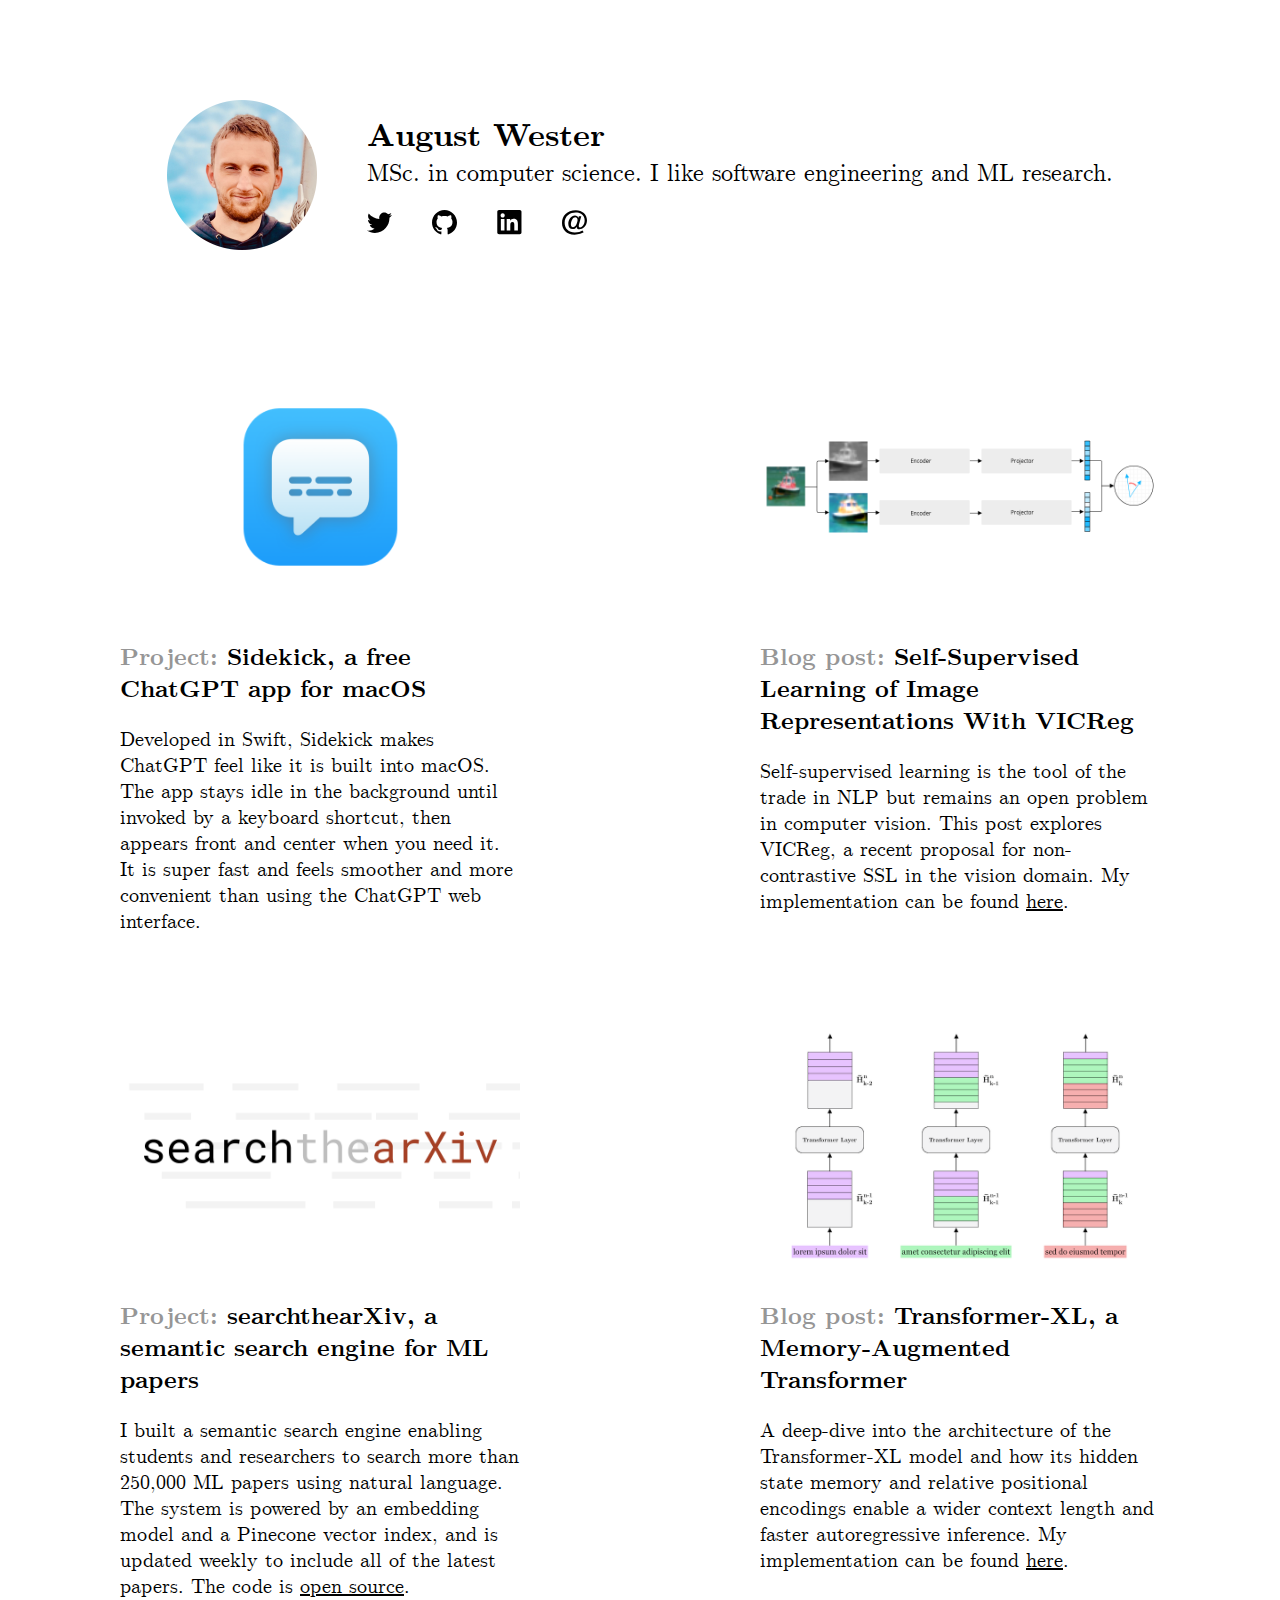
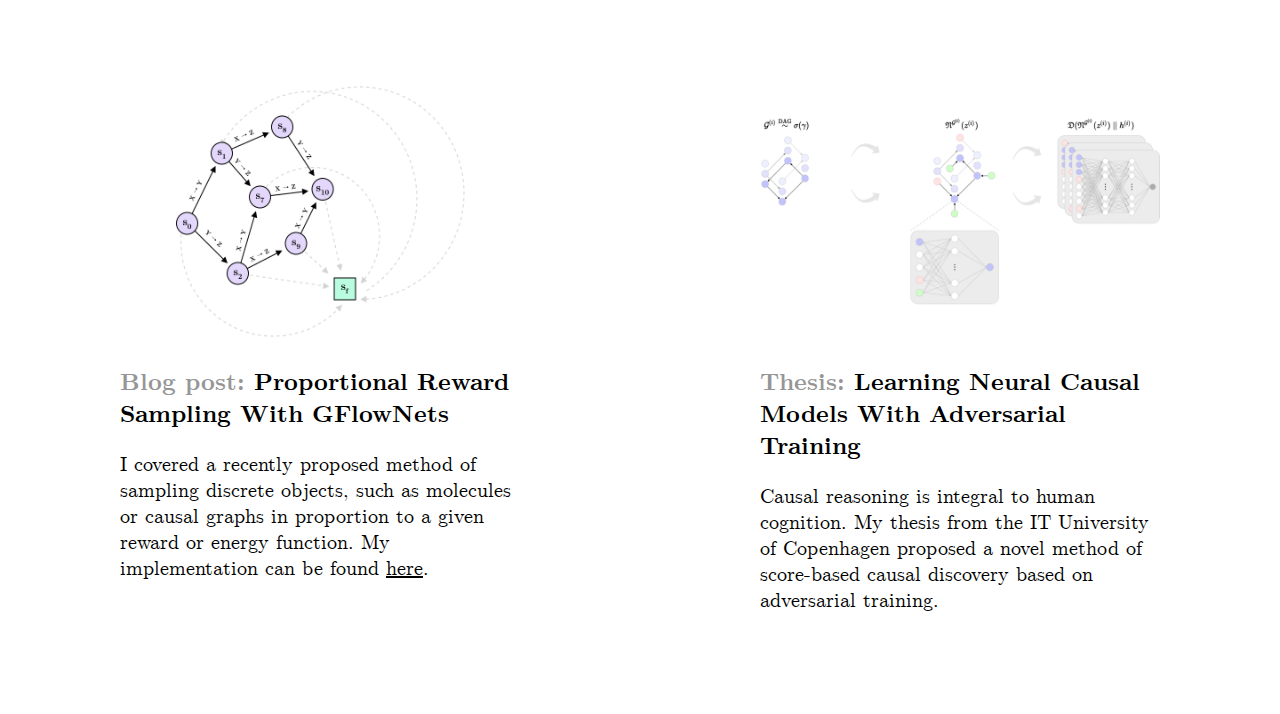
==== commit 350c04ed: "Add 'Project' category" ====
--- a/index.html
+++ b/index.html
@@ -1 +1 @@
-<!DOCTYPE html> <html lang="en"> <head> <script async src="https://www.googletagmanager.com/gtag/js?id=G-7ZBJRX2XSP"></script> <script> window.dataLayer = window.dataLayer || []; function gtag(){dataLayer.push(arguments);} gtag('js', new Date()); gtag('config', 'G-7ZBJRX2XSP'); </script> <meta charset="utf-8"> <meta name="viewport" content="width=device-width, initial-scale=1.0"> <title>August Wester</title> <link rel="stylesheet" href="assets/css/style.css"> </head> <body> <head> <body> <header> <div id="profile-picture"></div> <div id="profile-text"> <h1 id="name">August Wester</h1> <h2>MSc. in computer science. I like software engineering and ML research.</h2> <div id="socials"> <a href="https://twitter.com/augustwester" target="_blank"><div id="twitter"></div></a> <a href="https://github.com/augustwester" target="_blank"><div id="github"></div></a> <a href="https://www.linkedin.com/in/augustwester/" target="_blank"><div id="linkedin"></div></a> <a href="mailto:august.wester@gmail.com"><div id="email"></div></a> </div> </div> </header> <main> <div class="item"> <a href="https://sidekiiick.com" target="_blank"> <img src="assets/images/sidekick.png"> </a> <a href="https://sidekiiick.com" target="_blank"> <h3 class="title">Sidekick: A free ChatGPT app for macOS</h3> </a> <p class="description">Developed in Swift, Sidekick makes ChatGPT feel like it is built into macOS. The app stays idle in the background until invoked by a keyboard shortcut, then appears front and center when you need it. It is super fast and feels smoother and more convenient than using the ChatGPT web interface.</p> </div> <div class="item"> <a href="https://sigmoidprime.com/post/vicreg/" target="_blank"> <img src="assets/images/vicreg.png"> </a> <a href="https://sigmoidprime.com/post/vicreg/" target="_blank"> <h3 class="title"><span class="category">Blog post: </span>Self-Supervised Learning of Image Representations With VICReg</h3> </a> <p class="description">Self-supervised learning is the tool of the trade in NLP but remains an open problem in computer vision. This post explores VICReg, a recent proposal for non-contrastive SSL in the vision domain. My implementation can be found <a href="https://github.com/augustwester/vicreg" target="_blank">here</a>.</p> </div> <div class="item"> <a href="https://searchthearxiv.com/" target="_blank"> <img src="assets/images/searchthearxiv.png"> </a> <a href="https://searchthearxiv.com/" target="_blank"> <h3 class="title">searchthearXiv: Semantic search engine for ML papers</h3> </a> <p class="description">I built a semantic search engine enabling students and researchers to search more than 250,000 ML papers using natural language. The system is powered by an embedding model and a Pinecone vector index, and is updated weekly to include all of the latest papers. The code is <a href="https://github.com/augustwester/searchthearxiv" target="_blank">open source</a>.</p> </div> <div class="item"> <a href="https://sigmoidprime.com/post/transformer-xl/" target="_blank"> <img src="assets/images/transformerxl.png"> </a> <a href="https://sigmoidprime.com/post/transformer-xl/" target="_blank"> <h3 class="title"><span class="category">Blog post: </span>Transformer-XL, a Memory-Augmented Transformer</h3> </a> <p class="description">A deep-dive into the architecture of the Transformer-XL model and how its hidden state memory and relative positional encodings enable a wider context length and faster autoregressive inference. My implementation can be found <a href="https://github.com/augustwester/transformer-xl" target="_blank">here</a>.</p> </div> <div class="item"> <a href="https://sigmoidprime.com/post/gflownets/" target="_blank"> <img src="assets/images/gflownet.png"> </a> <a href="https://sigmoidprime.com/post/gflownets/" target="_blank"> <h3 class="title"><span class="category">Blog post: </span>Proportional Reward Sampling With GFlowNets</h3> </a> <p class="description">I covered a recently proposed method of sampling discrete objects, such as molecules or causal graphs in proportion to a given reward or energy function. My implementation can be found <a href="https://github.com/augustwester/gflownet" target="_blank">here</a>.</p> </div> <div class="item"> <a href="" target="_blank"> <img src="assets/images/ncm.png"> </a> <a href="" target="_blank"> <h3 class="title"><span class="category">Thesis: </span>Learning Neural Causal Models With Adversarial Training</h3> </a> <p class="description">Causal reasoning is integral to human cognition. My thesis from the IT University of Copenhagen proposed a novel method of score-based causal discovery based on adversarial training.</p> </div> </main> </body> </html>
+<!DOCTYPE html> <html lang="en"> <head> <script async src="https://www.googletagmanager.com/gtag/js?id=G-7ZBJRX2XSP"></script> <script> window.dataLayer = window.dataLayer || []; function gtag(){dataLayer.push(arguments);} gtag('js', new Date()); gtag('config', 'G-7ZBJRX2XSP'); </script> <meta charset="utf-8"> <meta name="viewport" content="width=device-width, initial-scale=1.0"> <title>August Wester</title> <link rel="stylesheet" href="assets/css/style.css"> </head> <body> <head> <body> <header> <div id="profile-picture"></div> <div id="profile-text"> <h1 id="name">August Wester</h1> <h2>MSc. in computer science. I like software engineering and ML research.</h2> <div id="socials"> <a href="https://twitter.com/augustwester" target="_blank"><div id="twitter"></div></a> <a href="https://github.com/augustwester" target="_blank"><div id="github"></div></a> <a href="https://www.linkedin.com/in/augustwester/" target="_blank"><div id="linkedin"></div></a> <a href="mailto:august.wester@gmail.com"><div id="email"></div></a> </div> </div> </header> <main> <div class="item"> <a href="https://sidekiiick.com" target="_blank"> <img src="assets/images/sidekick.png"> </a> <a href="https://sidekiiick.com" target="_blank"> <h3 class="title"><span class="category">Project: </span>Sidekick, a free ChatGPT app for macOS</h3> </a> <p class="description">Developed in Swift, Sidekick makes ChatGPT feel like it is built into macOS. The app stays idle in the background until invoked by a keyboard shortcut, then appears front and center when you need it. It is super fast and feels smoother and more convenient than using the ChatGPT web interface.</p> </div> <div class="item"> <a href="https://sigmoidprime.com/post/vicreg/" target="_blank"> <img src="assets/images/vicreg.png"> </a> <a href="https://sigmoidprime.com/post/vicreg/" target="_blank"> <h3 class="title"><span class="category">Blog post: </span>Self-Supervised Learning of Image Representations With VICReg</h3> </a> <p class="description">Self-supervised learning is the tool of the trade in NLP but remains an open problem in computer vision. This post explores VICReg, a recent proposal for non-contrastive SSL in the vision domain. My implementation can be found <a href="https://github.com/augustwester/vicreg" target="_blank">here</a>.</p> </div> <div class="item"> <a href="https://searchthearxiv.com/" target="_blank"> <img src="assets/images/searchthearxiv.png"> </a> <a href="https://searchthearxiv.com/" target="_blank"> <h3 class="title"><span class="category">Project: </span>searchthearXiv, a semantic search engine for ML papers</h3> </a> <p class="description">I built a semantic search engine enabling students and researchers to search more than 250,000 ML papers using natural language. The system is powered by an embedding model and a Pinecone vector index, and is updated weekly to include all of the latest papers. The code is <a href="https://github.com/augustwester/searchthearxiv" target="_blank">open source</a>.</p> </div> <div class="item"> <a href="https://sigmoidprime.com/post/transformer-xl/" target="_blank"> <img src="assets/images/transformerxl.png"> </a> <a href="https://sigmoidprime.com/post/transformer-xl/" target="_blank"> <h3 class="title"><span class="category">Blog post: </span>Transformer-XL, a Memory-Augmented Transformer</h3> </a> <p class="description">A deep-dive into the architecture of the Transformer-XL model and how its hidden state memory and relative positional encodings enable a wider context length and faster autoregressive inference. My implementation can be found <a href="https://github.com/augustwester/transformer-xl" target="_blank">here</a>.</p> </div> <div class="item"> <a href="https://sigmoidprime.com/post/gflownets/" target="_blank"> <img src="assets/images/gflownet.png"> </a> <a href="https://sigmoidprime.com/post/gflownets/" target="_blank"> <h3 class="title"><span class="category">Blog post: </span>Proportional Reward Sampling With GFlowNets</h3> </a> <p class="description">I covered a recently proposed method of sampling discrete objects, such as molecules or causal graphs in proportion to a given reward or energy function. My implementation can be found <a href="https://github.com/augustwester/gflownet" target="_blank">here</a>.</p> </div> <div class="item"> <a href="https://github.com/augustwester/adversarial-ncm" target="_blank"> <img src="assets/images/ncm.png"> </a> <a href="https://github.com/augustwester/adversarial-ncm" target="_blank"> <h3 class="title"><span class="category">Thesis: </span>Learning Neural Causal Models With Adversarial Training</h3> </a> <p class="description">Causal reasoning is integral to human cognition. My thesis from the IT University of Copenhagen proposed a novel method of score-based causal discovery based on adversarial training.</p> </div> </main> </body> </html>
--- a/assets/css/style.css
+++ b/assets/css/style.css
@@ -83,9 +83,12 @@
 @media screen and (max-width: 920px) {
   header {
     flex-direction: column;
-    text-align: center; }
+    text-align: center;
+    margin: 0 50px 0 50px;
+    height: 100vh; }
     header #socials {
       justify-content: center; }
 
   main {
-    grid-template-columns: 100%; } }
+    grid-template-columns: 100%;
+    margin-top: 50px; } }
